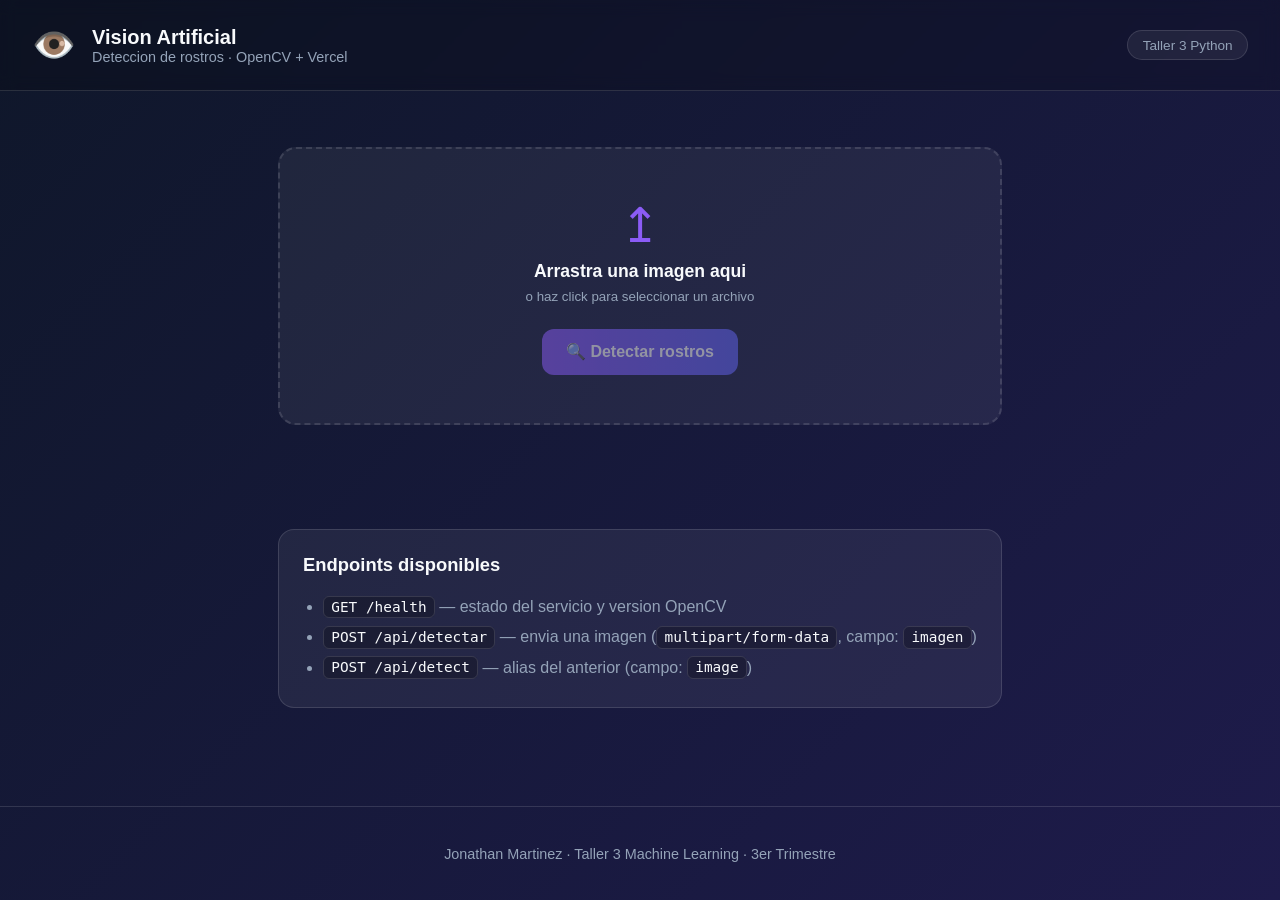
==== public/index.html @ 31f1bf87 "feat(deploy): Migrar despliegue Render → Vercel Serverless Flask - ELIMINADOS archivos Render (Procf" ====
<!doctype html>
<html lang="es">
<head>
  <meta charset="utf-8" />
  <meta name="viewport" content="width=device-width, initial-scale=1" />
  <title>Vision Artificial - Deteccion de Rostros</title>
  <meta name="description" content="Detecta rostros en imagenes usando OpenCV. Taller 3 Python - Jonathan Martinez." />
  <link rel="stylesheet" href="style.css" />
</head>
<body>
  <div class="app">
    <header class="app-header">
      <div class="brand">
        <span class="brand-icon">👁️</span>
        <div>
          <h1>Vision Artificial</h1>
          <p>Deteccion de rostros · OpenCV + Vercel</p>
        </div>
      </div>
      <span class="pill">Taller 3 Python</span>
    </header>

    <main class="container">
      <section class="uploader" id="dropZone">
        <input type="file" id="fileInput" accept="image/*" />
        <div class="uploader-icon">↥</div>
        <div class="uploader-text">
          <strong>Arrastra una imagen aqui</strong>
          <small>o haz click para seleccionar un archivo</small>
        </div>
        <button id="btnDetectar" class="btn btn-primary" disabled>🔍 Detectar rostros</button>
      </section>

      <section id="metrics" class="metrics d-none">
        <div class="metric">
          <div class="metric-value" id="count">0</div>
          <div class="metric-label">Rostros detectados</div>
        </div>
        <div class="metric">
          <div class="metric-value" id="modelo">—</div>
          <div class="metric-label">Modelo usado</div>
        </div>
      </section>

      <section id="results" class="results d-none">
        <div class="card">
          <h3>Imagen original</h3>
          <img id="imgOriginal" alt="Original" />
        </div>
        <div class="card">
          <h3>Resultado</h3>
          <img id="imgProcesada" alt="Procesada" />
          <div id="loader" class="loader d-none"></div>
        </div>
      </section>

      <div id="msg" class="msg"></div>

      <section class="docs">
        <h2>Endpoints disponibles</h2>
        <ul>
          <li><code>GET /health</code> — estado del servicio y version OpenCV</li>
          <li><code>POST /api/detectar</code> — envia una imagen (<code>multipart/form-data</code>, campo: <code>imagen</code>)</li>
          <li><code>POST /api/detect</code> — alias del anterior (campo: <code>image</code>)</li>
        </ul>
      </section>
    </main>

    <footer class="app-footer">
      <p>Jonathan Martinez · Taller 3 Machine Learning · 3er Trimestre</p>
    </footer>
  </div>
  <script src="script.js"></script>
</body>
</html>
---- public/style.css ----
:root{
  --bg1:#0f172a;--bg2:#1e1b4b;--accent:#8b5cf6;--accent2:#6366f1;
  --card:#ffffff10;--border:#ffffff20;--text:#f8fafc;--muted:#94a3b8;
}
*{box-sizing:border-box}
html,body{margin:0;padding:0}
body{
  font-family:-apple-system,BlinkMacSystemFont,"Segoe UI",Roboto,sans-serif;
  color:var(--text);
  background:linear-gradient(135deg,var(--bg1),var(--bg2));
  min-height:100vh;
}
.app{min-height:100vh;display:flex;flex-direction:column}
.container{max-width:1100px;margin:0 auto;padding:2rem 1rem;flex:1}
.d-none{display:none !important}

.app-header{
  display:flex;align-items:center;justify-content:space-between;
  padding:1.5rem 2rem;background:#00000030;backdrop-filter:blur(8px);
  border-bottom:1px solid var(--border);
}
.brand{display:flex;align-items:center;gap:1rem}
.brand-icon{font-size:2.2rem}
.brand h1{margin:0;font-size:1.25rem}
.brand p{margin:0;color:var(--muted);font-size:.9rem}
.pill{
  background:var(--card);border:1px solid var(--border);
  padding:.4rem .9rem;border-radius:999px;font-size:.85rem;color:var(--muted);
}

.uploader{
  margin-top:1.5rem;background:var(--card);border:2px dashed var(--border);
  border-radius:18px;padding:3rem 1.5rem;text-align:center;transition:.2s;
  position:relative;cursor:pointer;
}
.uploader:hover{border-color:var(--accent);background:#8b5cf610}
.uploader.dragover{border-color:var(--accent);background:#8b5cf620}
.uploader input{position:absolute;inset:0;opacity:0;cursor:pointer;width:100%;height:100%}
.uploader-icon{font-size:3rem;color:var(--accent);margin-bottom:.5rem}
.uploader-text strong{display:block;font-size:1.1rem;margin-bottom:.3rem}
.uploader-text small{color:var(--muted)}

.btn{
  display:inline-flex;align-items:center;justify-content:center;gap:.5rem;
  padding:.85rem 1.5rem;border:0;border-radius:12px;font-size:1rem;
  font-weight:600;cursor:pointer;transition:.2s;
}
.btn-primary{
  margin-top:1.5rem;background:linear-gradient(90deg,var(--accent),var(--accent2));
  color:#fff;box-shadow:0 10px 25px #8b5cf640;
}
.btn-primary:hover{transform:translateY(-1px);box-shadow:0 14px 30px #8b5cf655}
.btn-primary:disabled{opacity:.5;cursor:not-allowed;transform:none;box-shadow:none}

.metrics{
  display:grid;grid-template-columns:repeat(auto-fit,minmax(200px,1fr));
  gap:1rem;margin:2rem 0 1rem;
}
.metric{
  background:var(--card);border:1px solid var(--border);border-radius:14px;
  padding:1.25rem;text-align:center;
}
.metric-value{font-size:2rem;font-weight:800;color:var(--accent)}
.metric-label{color:var(--muted);font-size:.9rem;margin-top:.25rem}

.results{
  display:grid;grid-template-columns:repeat(auto-fit,minmax(320px,1fr));gap:1.25rem;margin-top:1rem;
}
.card{
  background:var(--card);border:1px solid var(--border);border-radius:16px;
  padding:1rem;position:relative;
}
.card h3{margin:0 0 .75rem;font-size:1rem;color:var(--muted);font-weight:600}
.card img{
  width:100%;height:auto;border-radius:12px;border:1px solid var(--border);
  display:block;background:#00000030;min-height:200px;object-fit:contain;
}
.loader{
  position:absolute;top:50%;left:50%;width:42px;height:42px;
  border:4px solid var(--border);border-top-color:var(--accent);
  border-radius:50%;animation:spin 1s linear infinite;transform:translate(-50%,-50%);
}
@keyframes spin{to{transform:translate(-50%,-50%) rotate(360deg)}}

.msg{margin:1.5rem 0;padding:1rem 1.2rem;border-radius:12px;font-size:.95rem}
.msg.ok{background:#10b98120;border:1px solid #10b98150;color:#6ee7b7}
.msg.err{background:#ef444420;border:1px solid #ef444450;color:#fca5a5}

.docs{
  margin-top:3rem;background:var(--card);border:1px solid var(--border);
  border-radius:16px;padding:1.5rem;
}
.docs h2{margin:0 0 1rem;font-size:1.15rem}
.docs ul{margin:0;padding-left:1.25rem;color:var(--muted);line-height:1.9}
.docs code{
  background:#00000040;padding:.15rem .45rem;border-radius:6px;
  border:1px solid var(--border);color:var(--text);font-size:.9rem;
}

.app-footer{
  text-align:center;padding:1.5rem 1rem;color:var(--muted);
  border-top:1px solid var(--border);font-size:.9rem;
}
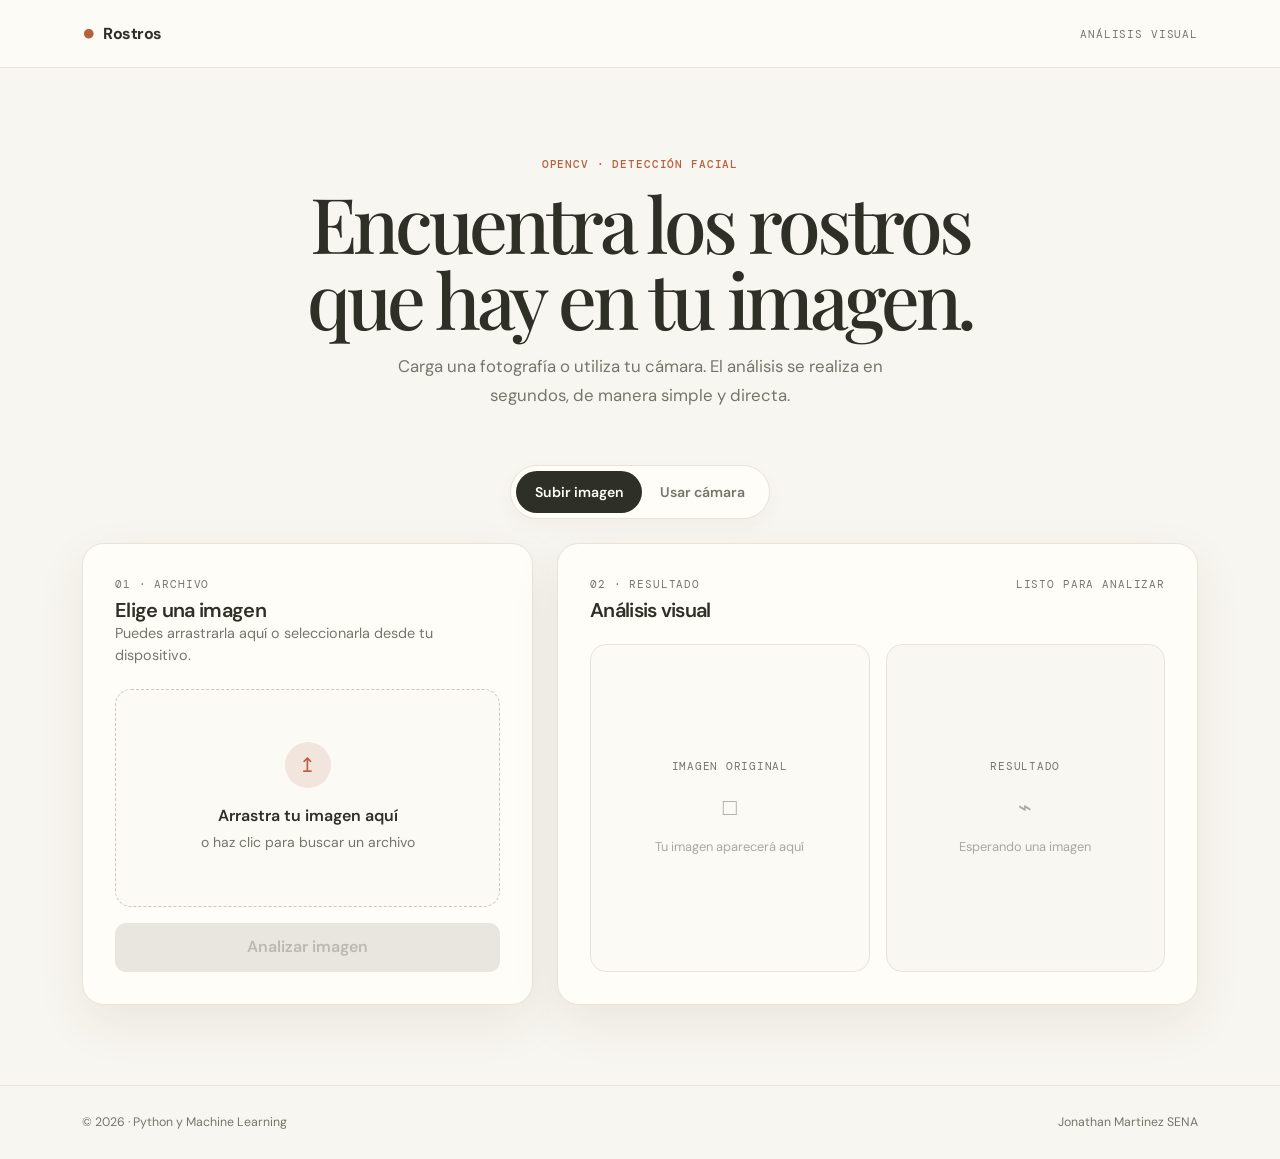
==== commit 2d7f3e7d: "Restaurar despliegue en RAIZ (estructura LuisOrCo + entrypoint detectado) Estrategia: la estructura " ====
--- a/public/index.html
+++ b/public/index.html
@@ -1,75 +1,32 @@
-<!doctype html>
-<html lang="es">
+<!DOCTYPE html>
+<html lang="es-CO">
 <head>
-  <meta charset="utf-8" />
-  <meta name="viewport" content="width=device-width, initial-scale=1" />
-  <title>Vision Artificial - Deteccion de Rostros</title>
-  <meta name="description" content="Detecta rostros en imagenes usando OpenCV. Taller 3 Python - Jonathan Martinez." />
-  <link rel="stylesheet" href="style.css" />
+  <meta charset="UTF-8">
+  <meta name="viewport" content="width=device-width, initial-scale=1.0">
+  <title>Rostros · Análisis de imagen</title>
+  <link rel="shortcut icon" href="logosena.png" type="image/x-icon">
+  <meta name="description" content="Detecta rostros en imágenes y video en tiempo real usando OpenCV.">
+  <meta name="theme-color" content="#f8f6f0">
+  <link href="https://cdn.jsdelivr.net/npm/bootstrap@5.3.3/dist/css/bootstrap.min.css" rel="stylesheet" integrity="sha384-QWTKZyjpPEjISv5WaRU9OFeRpok6YctnYmDr5pNlyT2bRjXh0JMhjY6hW+ALEwIH" crossorigin="anonymous">
+  <link rel="stylesheet" href="style.css">
 </head>
-<body>
-  <div class="app">
-    <header class="app-header">
-      <div class="brand">
-        <span class="brand-icon">👁️</span>
-        <div>
-          <h1>Vision Artificial</h1>
-          <p>Deteccion de rostros · OpenCV + Vercel</p>
+<body class="app-body d-flex flex-column">
+  <header class="site-header"><div class="container d-flex align-items-center justify-content-between"><div class="brand d-flex align-items-center gap-2 fw-bold"><span class="brand-mark">●</span> Rostros</div><span class="header-label">Análisis visual</span></div></header>
+  <main class="flex-grow-1">
+    <section class="hero text-center"><div class="container"><p class="eyebrow mb-0">OpenCV · detección facial</p><h1 class="hero-title">Encuentra los rostros<br>que hay en tu imagen.</h1><p class="hero-copy mx-auto mb-0">Carga una fotografía o utiliza tu cámara. El análisis se realiza en segundos, de manera simple y directa.</p></div></section>
+    <section class="workspace container">
+      <div class="d-flex justify-content-center mb-4"><div class="mode-switch" role="group" aria-label="Selector de modo de entrada"><button type="button" id="btnModeUpload" class="btn active">Subir imagen</button><button type="button" id="btnModeCamera" class="btn">Usar cámara</button></div></div>
+      <div class="row g-4 justify-content-center">
+        <div class="col-lg-5">
+          <section id="sectionUpload" class="app-card input-card"><div class="card-inner d-flex flex-column h-100"><div class="panel-head"><p class="panel-kicker mb-0">01 · Archivo</p><h2 class="panel-title">Elige una imagen</h2><p class="panel-desc mb-0">Puedes arrastrarla aquí o seleccionarla desde tu dispositivo.</p></div><div id="dropZone" class="drop-zone position-relative d-flex flex-column justify-content-center text-center mb-3"><div class="drop-icon">↥</div><p class="mb-1">Arrastra tu imagen aquí</p><small>o haz clic para buscar un archivo</small><input type="file" id="fileInput" class="drop-zone-input" accept="image/*" aria-label="Seleccionar imagen"></div><button id="btnProcess" class="btn btn-main w-100 mt-auto" disabled>Analizar imagen</button></div></section>
+          <section id="sectionCamera" class="app-card input-card d-none"><div class="card-inner h-100 d-flex flex-column"><div class="panel-head"><p class="panel-kicker mb-0">01 · Cámara</p><h2 class="panel-title">Vista en directo</h2><p class="panel-desc mb-0">Activa tu cámara para analizar el encuadre en tiempo real.</p></div><div class="camera-stage d-flex justify-content-center align-items-center mb-3"><video id="webcam" autoplay playsinline muted class="w-100"></video><canvas id="canvasFrame" width="400" height="300" class="d-none"></canvas></div><div class="d-flex flex-wrap gap-2 mt-auto"><button id="btnStartCamera" class="btn btn-camera flex-grow-1">Encender cámara</button><button id="btnToggleCamera" class="btn btn-toggle" style="display: none;" aria-label="Cambiar cámara">↻</button><button id="btnStopCamera" class="btn btn-stop flex-grow-1" disabled>Apagar</button></div></div></section>
         </div>
+        <div class="col-lg-7"><section class="app-card result-card"><div class="card-inner h-100 d-flex flex-column"><div class="d-flex align-items-start justify-content-between panel-head"><div><p class="panel-kicker mb-0">02 · Resultado</p><h2 class="panel-title">Análisis visual</h2></div><span class="status-label">Listo para analizar</span></div><div id="metricsZone" class="analysis-alert d-flex align-items-center gap-3 p-3 mb-3 d-none" role="alert"><span id="faceCount" class="face-badge">0</span><div><strong class="d-block">Análisis completado</strong><small>Rostros detectados en la escena.</small></div></div><div class="row g-3 image-grid"><div id="boxOriginal" class="col-sm-6 text-center"><div class="image-frame h-100 d-flex flex-column justify-content-center align-items-center p-3"><p class="frame-label mb-3">Imagen original</p><div id="emptyOriginal" class="empty-state"><span>□</span><small>Tu imagen aparecerá aquí</small></div><img id="imgOriginal" src="" alt="Vista previa" class="rounded d-none"></div></div><div class="col-sm-6 text-center mx-auto"><div class="image-frame result-frame h-100 d-flex flex-column justify-content-center align-items-center p-3 position-relative"><p class="frame-label mb-3">Resultado</p><div id="emptyResult" class="empty-state"><span>⌁</span><small>Esperando una imagen</small></div><img id="imgResult" src="" alt="Detección de rostros" class="rounded d-none"><div id="loader" class="spinner-border my-3 d-none" role="status"><span class="visually-hidden">Procesando...</span></div></div></div></div></div></section></div>
       </div>
-      <span class="pill">Taller 3 Python</span>
-    </header>
-
-    <main class="container">
-      <section class="uploader" id="dropZone">
-        <input type="file" id="fileInput" accept="image/*" />
-        <div class="uploader-icon">↥</div>
-        <div class="uploader-text">
-          <strong>Arrastra una imagen aqui</strong>
-          <small>o haz click para seleccionar un archivo</small>
-        </div>
-        <button id="btnDetectar" class="btn btn-primary" disabled>🔍 Detectar rostros</button>
-      </section>
-
-      <section id="metrics" class="metrics d-none">
-        <div class="metric">
-          <div class="metric-value" id="count">0</div>
-          <div class="metric-label">Rostros detectados</div>
-        </div>
-        <div class="metric">
-          <div class="metric-value" id="modelo">—</div>
-          <div class="metric-label">Modelo usado</div>
-        </div>
-      </section>
-
-      <section id="results" class="results d-none">
-        <div class="card">
-          <h3>Imagen original</h3>
-          <img id="imgOriginal" alt="Original" />
-        </div>
-        <div class="card">
-          <h3>Resultado</h3>
-          <img id="imgProcesada" alt="Procesada" />
-          <div id="loader" class="loader d-none"></div>
-        </div>
-      </section>
-
-      <div id="msg" class="msg"></div>
-
-      <section class="docs">
-        <h2>Endpoints disponibles</h2>
-        <ul>
-          <li><code>GET /health</code> — estado del servicio y version OpenCV</li>
-          <li><code>POST /api/detectar</code> — envia una imagen (<code>multipart/form-data</code>, campo: <code>imagen</code>)</li>
-          <li><code>POST /api/detect</code> — alias del anterior (campo: <code>image</code>)</li>
-        </ul>
-      </section>
-    </main>
-
-    <footer class="app-footer">
-      <p>Jonathan Martinez · Taller 3 Machine Learning · 3er Trimestre</p>
-    </footer>
-  </div>
+    </section>
+  </main>
+  <footer class="site-footer mt-auto"><div class="container d-flex justify-content-between"><p>© 2026 · Python y Machine Learning</p><p>Jonathan Martinez SENA</p></div></footer>
+  <script src="https://cdn.jsdelivr.net/npm/bootstrap@5.3.3/dist/js/bootstrap.bundle.min.js" integrity="sha384-YvpcrYf0tY3lHB60NNkmXc5s9fDVZLESaAA55NDzOxhy9GkcIdslK1eN7N6jIeHz" crossorigin="anonymous"></script>
   <script src="script.js"></script>
 </body>
 </html>
--- a/public/style.css
+++ b/public/style.css
@@ -1,103 +1,20 @@
-:root{
-  --bg1:#0f172a;--bg2:#1e1b4b;--accent:#8b5cf6;--accent2:#6366f1;
-  --card:#ffffff10;--border:#ffffff20;--text:#f8fafc;--muted:#94a3b8;
-}
-*{box-sizing:border-box}
-html,body{margin:0;padding:0}
-body{
-  font-family:-apple-system,BlinkMacSystemFont,"Segoe UI",Roboto,sans-serif;
-  color:var(--text);
-  background:linear-gradient(135deg,var(--bg1),var(--bg2));
-  min-height:100vh;
-}
-.app{min-height:100vh;display:flex;flex-direction:column}
-.container{max-width:1100px;margin:0 auto;padding:2rem 1rem;flex:1}
-.d-none{display:none !important}
+@import url("https://fonts.googleapis.com/css2?family=DM+Mono:wght@400;500&family=DM+Sans:opsz,wght@9..40,400;9..40,500;9..40,600;9..40,700&family=Playfair+Display:wght@600;700&display=swap");
 
-.app-header{
-  display:flex;align-items:center;justify-content:space-between;
-  padding:1.5rem 2rem;background:#00000030;backdrop-filter:blur(8px);
-  border-bottom:1px solid var(--border);
-}
-.brand{display:flex;align-items:center;gap:1rem}
-.brand-icon{font-size:2.2rem}
-.brand h1{margin:0;font-size:1.25rem}
-.brand p{margin:0;color:var(--muted);font-size:.9rem}
-.pill{
-  background:var(--card);border:1px solid var(--border);
-  padding:.4rem .9rem;border-radius:999px;font-size:.85rem;color:var(--muted);
-}
-
-.uploader{
-  margin-top:1.5rem;background:var(--card);border:2px dashed var(--border);
-  border-radius:18px;padding:3rem 1.5rem;text-align:center;transition:.2s;
-  position:relative;cursor:pointer;
-}
-.uploader:hover{border-color:var(--accent);background:#8b5cf610}
-.uploader.dragover{border-color:var(--accent);background:#8b5cf620}
-.uploader input{position:absolute;inset:0;opacity:0;cursor:pointer;width:100%;height:100%}
-.uploader-icon{font-size:3rem;color:var(--accent);margin-bottom:.5rem}
-.uploader-text strong{display:block;font-size:1.1rem;margin-bottom:.3rem}
-.uploader-text small{color:var(--muted)}
-
-.btn{
-  display:inline-flex;align-items:center;justify-content:center;gap:.5rem;
-  padding:.85rem 1.5rem;border:0;border-radius:12px;font-size:1rem;
-  font-weight:600;cursor:pointer;transition:.2s;
-}
-.btn-primary{
-  margin-top:1.5rem;background:linear-gradient(90deg,var(--accent),var(--accent2));
-  color:#fff;box-shadow:0 10px 25px #8b5cf640;
-}
-.btn-primary:hover{transform:translateY(-1px);box-shadow:0 14px 30px #8b5cf655}
-.btn-primary:disabled{opacity:.5;cursor:not-allowed;transform:none;box-shadow:none}
-
-.metrics{
-  display:grid;grid-template-columns:repeat(auto-fit,minmax(200px,1fr));
-  gap:1rem;margin:2rem 0 1rem;
-}
-.metric{
-  background:var(--card);border:1px solid var(--border);border-radius:14px;
-  padding:1.25rem;text-align:center;
-}
-.metric-value{font-size:2rem;font-weight:800;color:var(--accent)}
-.metric-label{color:var(--muted);font-size:.9rem;margin-top:.25rem}
-
-.results{
-  display:grid;grid-template-columns:repeat(auto-fit,minmax(320px,1fr));gap:1.25rem;margin-top:1rem;
-}
-.card{
-  background:var(--card);border:1px solid var(--border);border-radius:16px;
-  padding:1rem;position:relative;
-}
-.card h3{margin:0 0 .75rem;font-size:1rem;color:var(--muted);font-weight:600}
-.card img{
-  width:100%;height:auto;border-radius:12px;border:1px solid var(--border);
-  display:block;background:#00000030;min-height:200px;object-fit:contain;
-}
-.loader{
-  position:absolute;top:50%;left:50%;width:42px;height:42px;
-  border:4px solid var(--border);border-top-color:var(--accent);
-  border-radius:50%;animation:spin 1s linear infinite;transform:translate(-50%,-50%);
-}
-@keyframes spin{to{transform:translate(-50%,-50%) rotate(360deg)}}
-
-.msg{margin:1.5rem 0;padding:1rem 1.2rem;border-radius:12px;font-size:.95rem}
-.msg.ok{background:#10b98120;border:1px solid #10b98150;color:#6ee7b7}
-.msg.err{background:#ef444420;border:1px solid #ef444450;color:#fca5a5}
-
-.docs{
-  margin-top:3rem;background:var(--card);border:1px solid var(--border);
-  border-radius:16px;padding:1.5rem;
-}
-.docs h2{margin:0 0 1rem;font-size:1.15rem}
-.docs ul{margin:0;padding-left:1.25rem;color:var(--muted);line-height:1.9}
-.docs code{
-  background:#00000040;padding:.15rem .45rem;border-radius:6px;
-  border:1px solid var(--border);color:var(--text);font-size:.9rem;
-}
-
-.app-footer{
-  text-align:center;padding:1.5rem 1rem;color:var(--muted);
-  border-top:1px solid var(--border);font-size:.9rem;
-}
+:root { --ink:#2e3027; --muted:#75766b; --paper:#f8f6f0; --surface:#fffdf8; --line:#e8e3d8; --clay:#b85f3d; --clay-dark:#93472d; --olive:#687052; --olive-light:#edf0e6; --shadow:0 18px 50px rgba(62,55,41,.08); }
+* { box-sizing:border-box; }
+body.app-body { background:var(--paper); color:var(--ink); font-family:"DM Sans",sans-serif; min-height:100vh; }
+.site-header { padding:1.35rem 0; border-bottom:1px solid var(--line); background:rgba(255,253,248,.8); }
+.brand { color:var(--ink); font-size:1rem; letter-spacing:-.03em; }.brand-mark { color:var(--clay); font-size:1.4rem; line-height:1; }
+.header-label,.eyebrow,.panel-kicker,.status-label { color:var(--muted); font-family:"DM Mono",monospace; font-size:.67rem; letter-spacing:.08em; text-transform:uppercase; }
+.hero { padding:5.5rem 0 3.5rem; }.eyebrow { color:var(--clay); font-weight:500; }
+.hero-title { max-width:760px; margin:.75rem auto 1rem; color:var(--ink); font-family:"Playfair Display",Georgia,serif; font-size:clamp(2.65rem,6vw,5rem); letter-spacing:-.055em; line-height:.99; }
+.hero-copy { max-width:540px; color:var(--muted); font-size:1.05rem; line-height:1.7; }
+.mode-switch { display:inline-flex; padding:.3rem; border:1px solid var(--line); border-radius:999px; background:var(--surface); box-shadow:0 8px 20px rgba(50,45,35,.04); }
+.mode-switch .btn { border:0; border-radius:999px!important; color:var(--muted); font-size:.88rem; font-weight:600; padding:.65rem 1.15rem; }.mode-switch .btn:hover { color:var(--ink); }.mode-switch .btn.active { background:var(--ink); color:#fffdf8; box-shadow:none; }
+.workspace { padding-bottom:5rem; }.app-card { height:100%; border:1px solid var(--line); border-radius:1.35rem; background:var(--surface); box-shadow:var(--shadow); overflow:hidden; }.input-card { min-height:410px; }.card-inner { padding:clamp(1.35rem,3vw,2rem); }.panel-head { margin-bottom:1.4rem; }.panel-title { margin:.35rem 0 0; color:var(--ink); font-size:1.25rem; font-weight:600; letter-spacing:-.035em; }.panel-desc { color:var(--muted); font-size:.9rem; line-height:1.55; }
+.drop-zone { min-height:218px; border:1.5px dashed #cfc8b8; border-radius:1rem; background:#fcfaf5; cursor:pointer; transition:border-color .25s ease,background .25s ease,transform .25s ease; }.drop-zone:hover,.drop-zone.is-dragging { border-color:var(--clay); background:#fff7f1; transform:translateY(-2px); }.drop-zone-input { position:absolute; inset:0; width:100%; height:100%; opacity:0; cursor:pointer; }.drop-icon { display:grid; place-items:center; width:46px; height:46px; margin:0 auto 1rem; border-radius:50%; background:#f2e5dd; color:var(--clay); font-size:1.25rem; }.drop-zone p { color:var(--ink); font-weight:600; }.drop-zone small { color:var(--muted); }
+.btn-main,.btn-camera,.btn-stop,.btn-toggle { border:0; border-radius:.7rem; font-weight:600; padding:.8rem 1rem; transition:transform .2s ease,background .2s ease; }.btn-main { background:var(--clay); color:#fff; }.btn-main:hover:not(:disabled) { background:var(--clay-dark); color:#fff; transform:translateY(-1px); }.btn-main:disabled { background:#dedbd3; color:#97958f; }.btn-camera { background:var(--ink); color:#fff; }.btn-camera:hover:not(:disabled) { background:#45483b; color:#fff; }.btn-stop { background:#f4e9e3; color:#984b35; }.btn-stop:hover:not(:disabled) { background:#eedbd2; color:#7e3e2c; }.btn-toggle { background:var(--olive-light); color:var(--olive); }
+.camera-stage { min-height:240px; border-radius:1rem; background:#272a22; overflow:hidden; } video,img { max-width:100%; height:auto; object-fit:contain; }.camera-stage video { max-height:310px; }
+.result-card { min-height:410px; }.analysis-alert { border:1px solid #dce3d2; border-radius:.9rem; background:var(--olive-light); color:var(--ink); }.face-badge { display:inline-grid; place-items:center; min-width:2rem; height:2rem; border-radius:50%; background:var(--olive); color:#fff; font-family:"DM Mono",monospace; }.image-grid { flex:1; }.image-frame { min-height:270px; border:1px solid var(--line); border-radius:1rem; background:#fcfaf5; }.image-frame.result-frame { background:#f8f7f1; }.frame-label { color:var(--muted); font-family:"DM Mono",monospace; font-size:.68rem; letter-spacing:.07em; text-transform:uppercase; }.image-frame img { max-height:325px; }.empty-state { color:#aaa99f; }.empty-state span { display:block; margin-bottom:.6rem; font-size:1.45rem; }.empty-state small { font-size:.8rem; }.spinner-border { color:var(--clay)!important; }
+.site-footer { padding:1.7rem 0; border-top:1px solid var(--line); color:var(--muted); font-size:.77rem; }.site-footer p { margin:0; }
+@media (max-width:767.98px) { .hero { padding:3.7rem 0 2.5rem; }.header-label { display:none; }.input-card,.result-card { min-height:auto; }.image-frame { min-height:220px; } }
